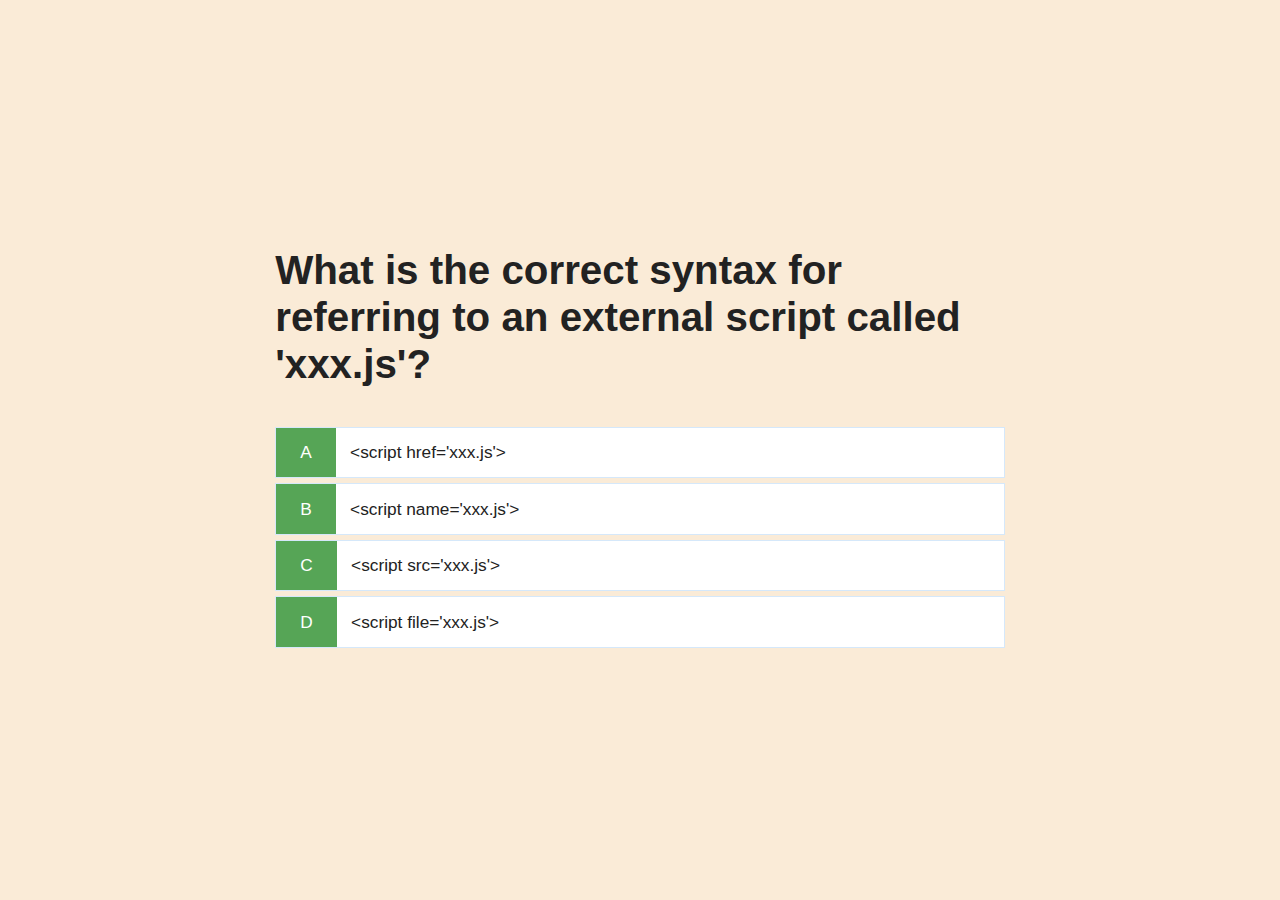
==== game.html @ caad95d9 "storing a part of the quiz app code" ====
<!DOCTYPE html>
<html lang="en">
<head>
    <meta charset="UTF-8">
    <meta name="viewport" content="width=device-width, initial-scale=1.0">
    <title>Hot Quiz</title>
    <link rel="stylesheet" href="quizapp.css">
    <link rel="stylesheet" href="playquizapp.css">
</head>
<body>
    <div class="container">
        <div id="id" class="justify-center flex-column">
            <h2 id="question">What is the answer to the question?</h2>
            <div class="choice-container">
                <p class="choice-prefix">A</p>
                <p class="choice-text" data-number="1">Choice 1</p>
            </div>
            <div class="choice-container">
                <p class="choice-prefix">B</p>
                <p class="choice-text" data-number="2">Choice 2</p>
            </div>
            <div class="choice-container">
                <p class="choice-prefix">C</p>
                <p class="choice-text" data-number="3">Choice 3</p>
            </div>
            <div class="choice-container">
                <p class="choice-prefix">D</p>
                <p class="choice-text" data-number="4">Choice 4</p>
            </div>
        </div>
    </div>
  
    <script src="quizapp.js"></script>
</body>
</html>
---- quizapp.css ----
:root{
    background-color:antiquewhite;
    font-size: 60%;
}


*{
    box-sizing: border-box;
    font-family: Arial, Helvetica, sans-serif;
    margin: 0;
    padding: ;
    color: #222;
}

h1,
h2,
h3,
h4,{
    margin-bottom: 1rem;
}

h1{
    font-size: 5.4rem;
    color: #56a556;
    margin-bottom:5rem;
}

h1>span{
    font-size: 2.4rem;
    font-weight:500;
}

h2{
    font-size: 4.2rem;
    margin-bottom: 4rem;
    font-weight: 700;
}

h3{
    font-size: 2.8rem;
    font-weight: 500;
}

/*EXTRAS*/

.container{
    width:100vw;
    height: 100vh;
    display:flex;
    justify-content:center;
    align-items:center;
    max-width:80rem;
    margin:0 auto;
    padding: 2rem;
}

.container > * {
    widdth:100%;
}

.flex-column{
    display:flex;
    flex-direction:column;
}

.flex-center{
    justify-content: center;
    align-items:center;
}

.justify-center{
    justify-content:center;
}

.text-center{
    text-align:center;
}

.hidden{
    display:none;
}


/*STYLING OUR BUTTONS*/
.btn{
    font-size:1.8rem;
    padding:1rem;
    width:20rem;
    text-align:center;
    border:0.1rem solid #56a556;
    margin-bottom:1rem;
    text-decoration: none;
    color:#56a556;
    background-color:whitesmoke; 
}

.btn:hover{
    cursor:pointer;
    box-shadow: 0 0.4rem 1.4rem 0  #56a556;
    transform:translateY(-0.1rem);
    transition: transform 150ms;
}

.btn[disabled]:hover{
    cursor: not-allowed;
    box-shadow:none;
    transform:none;
}
---- playquizapp.css ----
.choice-container{
    display:flex;
    margin-bottom: 0.5rem;
    width: 100%;
    font-size: 1.8rem;
    border: 0.1rem solid rgb(86, 165, 235, 0.25);
    background-color:white;
}
.choice-container:hover{
    cursor:pointer;
    box-shadow: 0 0.4rem 1.4rem 0  #56a556;
    transform:translateY(-0.1rem);
    transition: transform 150ms;
}
.choice-prefix{
    padding: 1.5rem 2.5rem;
    background-color:#56a556;
    color: white;

}

.choice-text{
    padding: 1.5rem;
    width:100%;
}

.correct {
    background-color: #28a745;
  }
  
  .incorrect {
    background-color: #dc3545;
  }
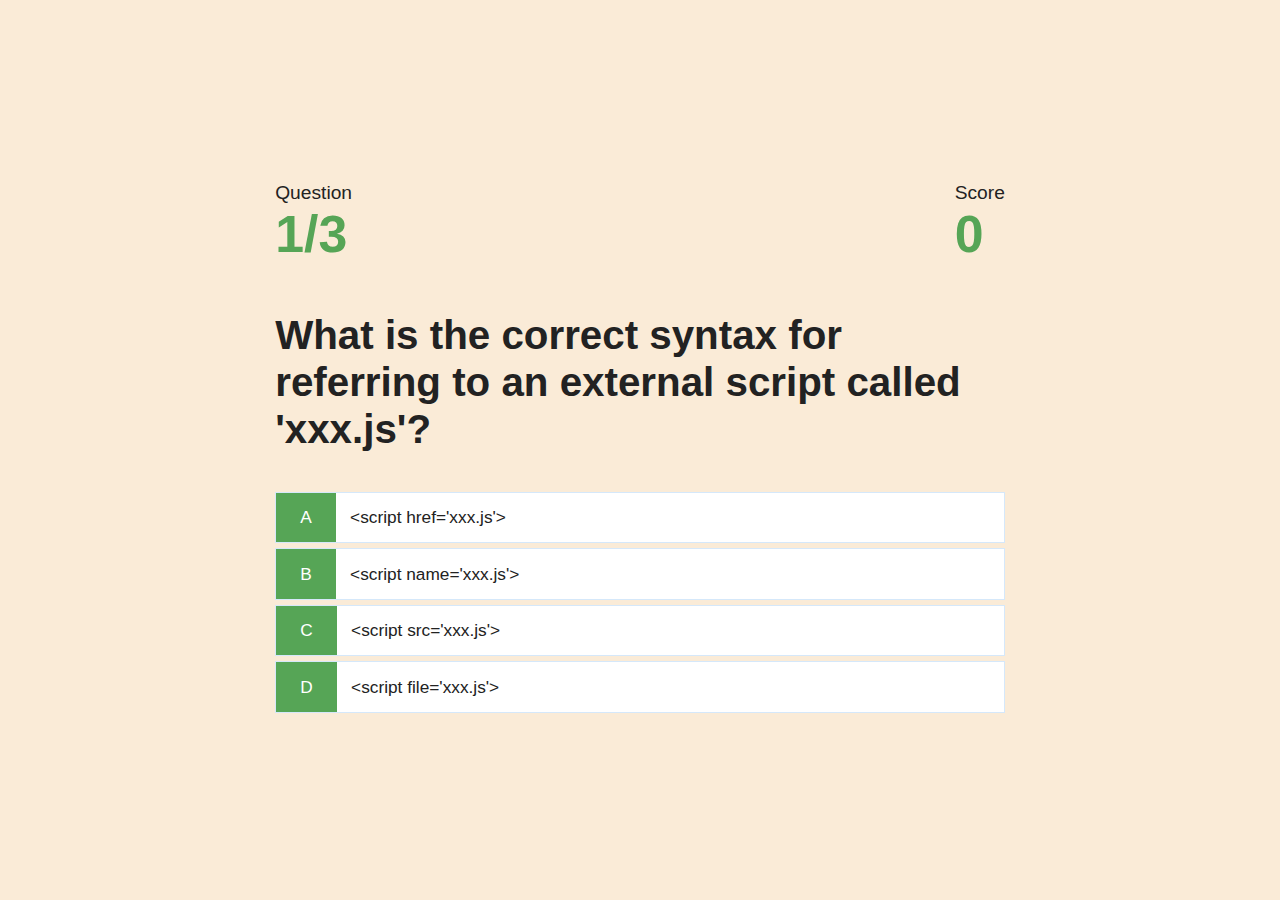
==== commit 42c06bb6: "deleted a redundant quiz app folder and created a heads up display for the quiz app web page" ====
--- a/game.html
+++ b/game.html
@@ -10,6 +10,25 @@
 <body>
     <div class="container">
         <div id="id" class="justify-center flex-column">
+            <div id="hud">
+                <div id="hud-item">
+                    <p class="hud-prefix">
+                        Question
+                    </p>
+                    <h1 class="hud-main-text" id=questionCounter>
+                        0/3
+                    </h1>
+                </div>
+
+                <div id="hud-item">
+                    <p class="hud-prefix">
+                        Score
+                    </p>
+                    <h1 class="hud-main-text"  id="score"> 
+                        0
+                    </h1>
+                </div>
+            </div>
             <h2 id="question">What is the answer to the question?</h2>
             <div class="choice-container">
                 <p class="choice-prefix">A</p>
--- a/playquizapp.css
+++ b/playquizapp.css
@@ -30,4 +30,21 @@
   
   .incorrect {
     background-color: #dc3545;
-  }+  }
+
+  /*HUD*/
+
+  #hud{
+      display: flex;
+      justify-content: space-between;
+  }
+
+  .hud-prefix{
+    text-align: center;
+    font-size: 2rem;
+  }
+
+  .hud-main-text{
+      
+  }
+  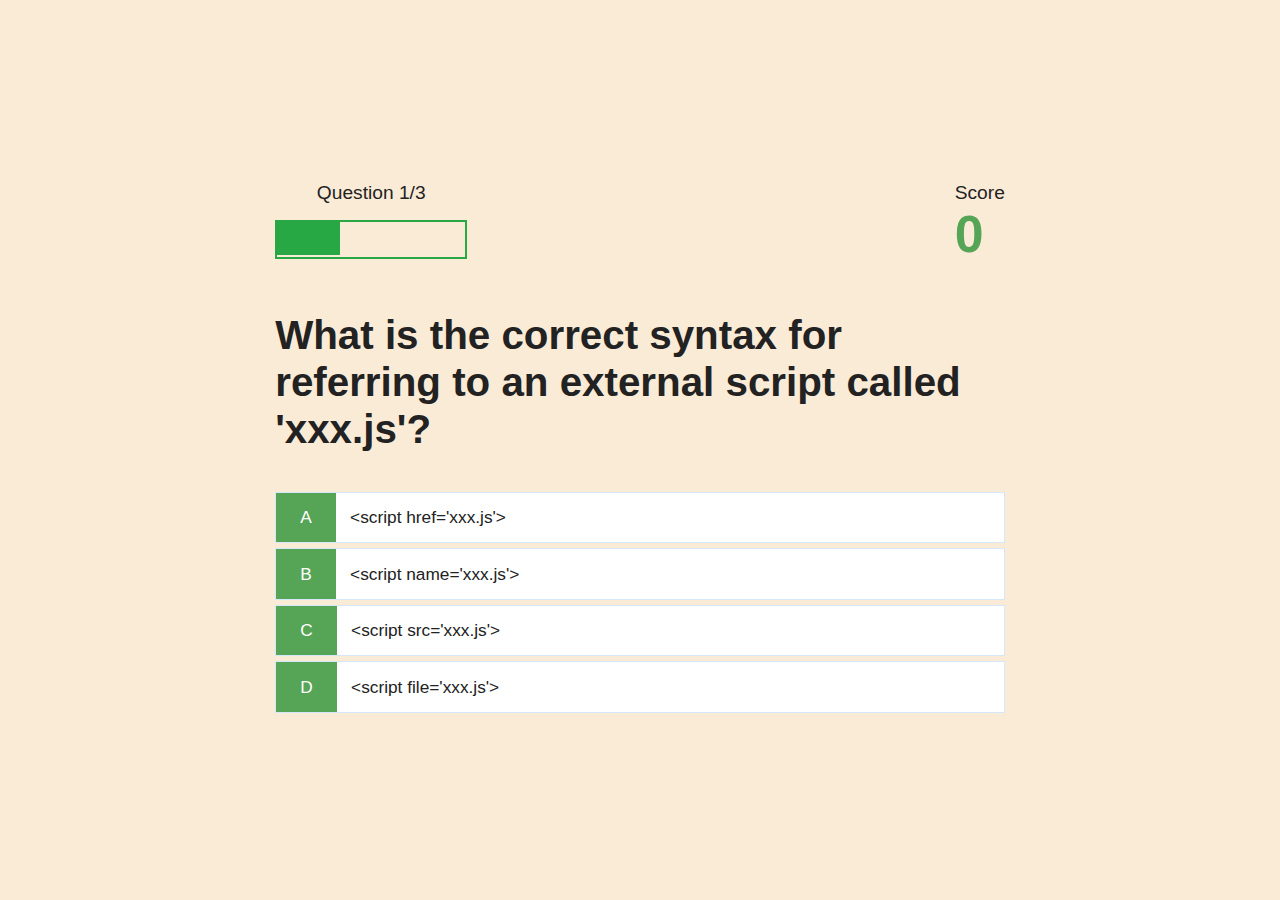
==== commit d7fd1b93: "added a progress bar by manipulating the width style using JS" ====
--- a/game.html
+++ b/game.html
@@ -12,12 +12,17 @@
         <div id="id" class="justify-center flex-column">
             <div id="hud">
                 <div id="hud-item">
-                    <p class="hud-prefix">
+                    <p id="progressText" class="hud-prefix">
                         Question
                     </p>
-                    <h1 class="hud-main-text" id=questionCounter>
-                        0/3
-                    </h1>
+                    <div id="progressBar">
+                        <div id="progressBarFull">
+
+                        </div>
+                    </div>
+                    <!--<h1 class="hud-main-text" id=questionCounter>
+                        
+                    </h1>-->
                 </div>
 
                 <div id="hud-item">
--- a/playquizapp.css
+++ b/playquizapp.css
@@ -45,6 +45,19 @@
   }
 
   .hud-main-text{
-      
+
   }
-  +  
+  /*STYLING THE PROGRESS BAR*/
+  #progressBar{
+      width:20rem;
+      height:4rem;
+      border: 0.3rem solid #28a745;
+      margin-top: 1.7rem;
+  }
+
+  #progressBarFull{
+      height: 3.4rem;
+      background-color:  #28a745;
+      width:0%;
+  }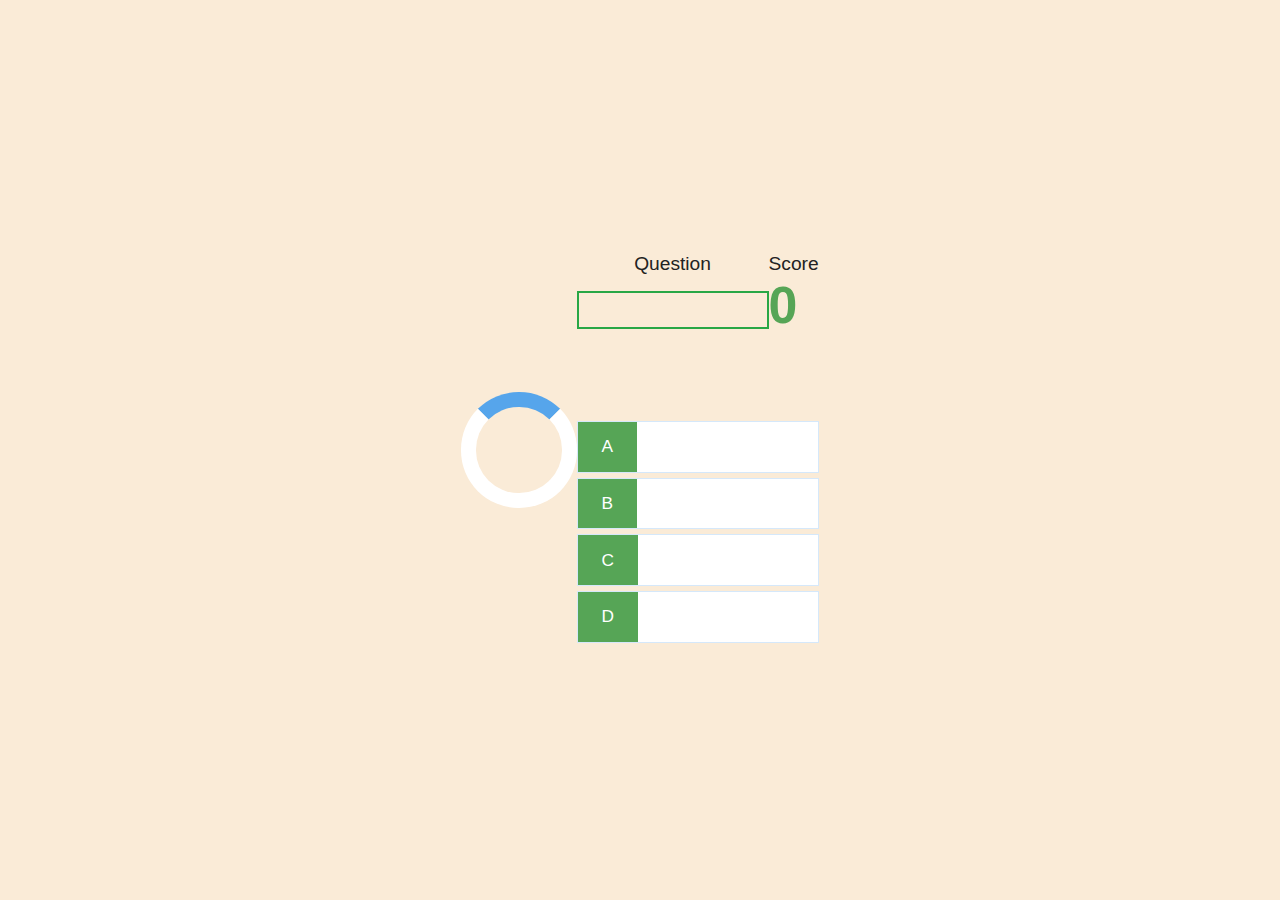
==== commit 36490506: "Added a spin loader effect to the webpage to prevent the display of dummy content while the question" ====
--- a/game.html
+++ b/game.html
@@ -9,7 +9,8 @@
 </head>
 <body>
     <div class="container">
-        <div id="id" class="justify-center flex-column">
+        <div id="loader"></div>
+        <div id="id" class="justify-center flex-column" "hidden">
             <div id="hud">
                 <div id="hud-item">
                     <p id="progressText" class="hud-prefix">
@@ -34,22 +35,22 @@
                     </h1>
                 </div>
             </div>
-            <h2 id="question">What is the answer to the question?</h2>
+            <h2 id="question"></h2>
             <div class="choice-container">
                 <p class="choice-prefix">A</p>
-                <p class="choice-text" data-number="1">Choice 1</p>
+                <p class="choice-text" data-number="1"></p>
             </div>
             <div class="choice-container">
                 <p class="choice-prefix">B</p>
-                <p class="choice-text" data-number="2">Choice 2</p>
+                <p class="choice-text" data-number="2"></p>
             </div>
             <div class="choice-container">
                 <p class="choice-prefix">C</p>
-                <p class="choice-text" data-number="3">Choice 3</p>
+                <p class="choice-text" data-number="3"></p>
             </div>
             <div class="choice-container">
                 <p class="choice-prefix">D</p>
-                <p class="choice-text" data-number="4">Choice 4</p>
+                <p class="choice-text" data-number="4"></p>
             </div>
         </div>
     </div>
--- a/quizapp.css
+++ b/quizapp.css
@@ -105,4 +105,27 @@
     cursor: not-allowed;
     box-shadow:none;
     transform:none;
-}+}
+
+
+/*FORMS*/
+form{
+    width:100%;
+    display:flex;
+    flex-direction:column;
+    align-items: centter;
+}
+
+input{
+    width:20rem;
+    margin-bottom: 1rem;
+    padding: 1.5rem;
+    font-size:1.8rem;
+    border:none;
+    box-shadow: 0 0.1rem 1.4rem 0.5 #56a556;
+}
+
+
+input::placeholder{
+    color:#aaa;
+}
--- a/playquizapp.css
+++ b/playquizapp.css
@@ -60,4 +60,24 @@
       height: 3.4rem;
       background-color:  #28a745;
       width:0%;
+  }
+
+
+  /* LOADER */
+#loader {
+    border: 1.6rem solid white;
+    border-radius: 50%;
+    border-top: 1.6rem solid #56a5eb;
+    width: 12rem;
+    height: 12rem;
+    animation: spin 2s linear infinite;
+  }
+  
+  @keyframes spin {
+    0% {
+      transform: rotate(0deg);
+    }
+    100% {
+      transform: rotate(360deg);
+    }
   }